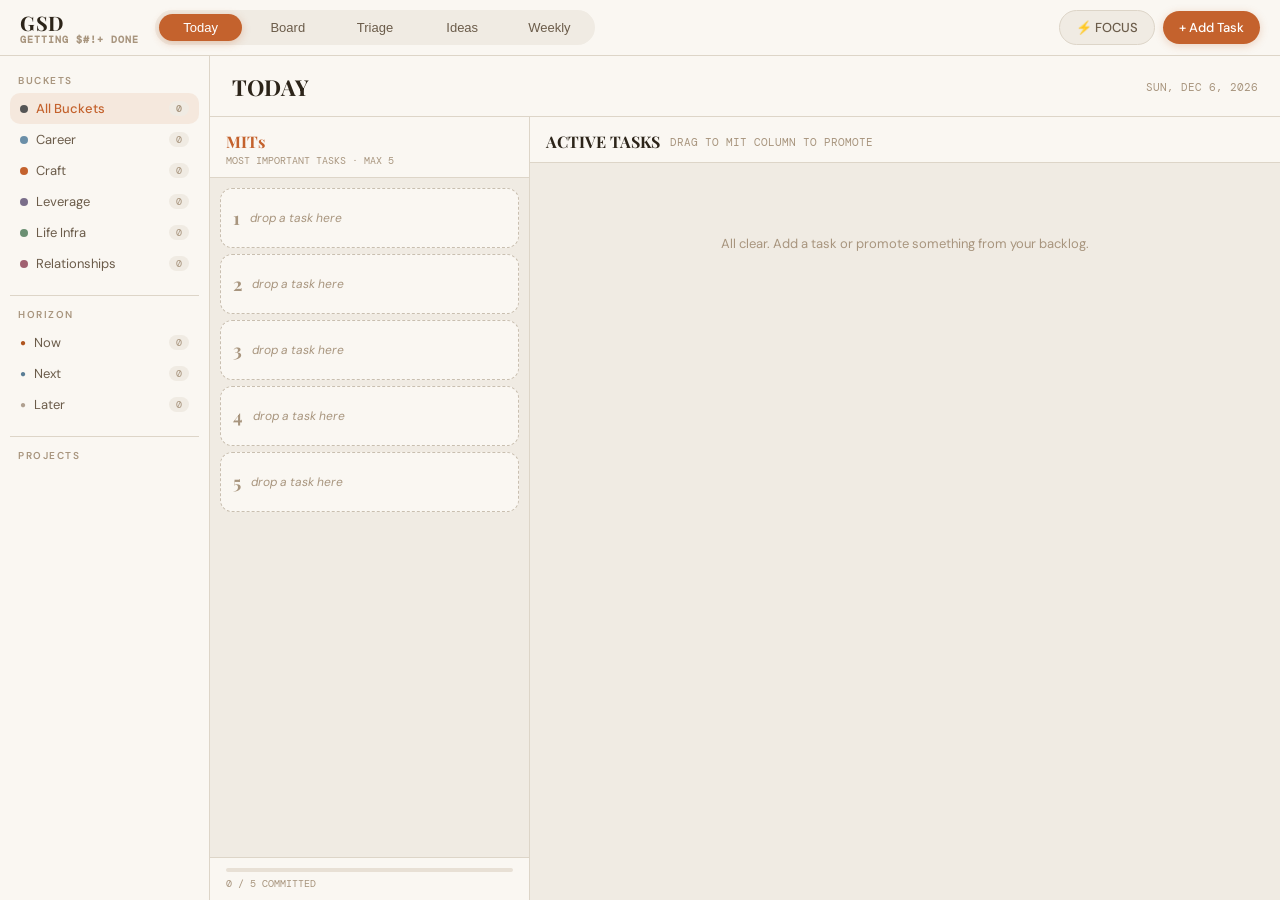
==== index.html @ a3e8e5af "Build GSD app — Phases 1–4 complete Scaffold, D1 schema, Cloudflare Worker API, GitHub Pages deploy," ====
<!DOCTYPE html>
<html lang="en">
<head>
  <meta charset="UTF-8">
  <meta name="viewport" content="width=device-width, initial-scale=1.0">
  <title>GSD — Getting $#!+ Done</title>
  <link href="https://fonts.googleapis.com/css2?family=Playfair+Display:wght@600;700&family=DM+Sans:wght@300;400;500;600&family=DM+Mono:wght@400;500&display=swap" rel="stylesheet">
  <link rel="stylesheet" href="css/app.css">

  <!-- Injected at deploy time by GitHub Actions — never hardcode values here -->
  <script>
    window.__GSD_CONFIG = {
      API_BASE:   '%%API_BASE%%',
      AUTH_TOKEN: '%%AUTH_TOKEN%%',
    };
  </script>
</head>
<body>

<!-- TOP BAR -->
<div class="topbar">
  <div class="logo">GSD<span>GETTING $#!+ DONE</span></div>
  <div class="nav-tabs">
    <button class="nav-tab active" data-tab="today">Today</button>
    <button class="nav-tab" data-tab="board">Board</button>
    <button class="nav-tab" data-tab="triage">
      Triage <span id="triage-badge" class="triage-badge"></span>
    </button>
    <button class="nav-tab" data-tab="ideas">Ideas</button>
    <button class="nav-tab" data-tab="weekly">Weekly</button>
  </div>
  <div class="topbar-actions">
    <button class="btn btn-focus" id="focus-toggle">⚡ FOCUS</button>
    <button class="btn btn-primary" id="add-task-btn">+ Add Task</button>
  </div>
</div>

<div class="app-body">

  <!-- SIDEBAR -->
  <div class="sidebar">
    <div class="sidebar-section">
      <div class="sidebar-label">Buckets</div>
      <button class="sidebar-item active" data-filter-type="bucket" data-filter-value="all">
        <span class="dot" style="background:#555"></span> All Buckets
        <span class="count" id="count-bucket-all"></span>
      </button>
      <button class="sidebar-item" data-filter-type="bucket" data-filter-value="career">
        <span class="dot" style="background:var(--career)"></span> Career
        <span class="count" id="count-bucket-career"></span>
      </button>
      <button class="sidebar-item" data-filter-type="bucket" data-filter-value="craft">
        <span class="dot" style="background:var(--craft)"></span> Craft
        <span class="count" id="count-bucket-craft"></span>
      </button>
      <button class="sidebar-item" data-filter-type="bucket" data-filter-value="leverage">
        <span class="dot" style="background:var(--leverage)"></span> Leverage
        <span class="count" id="count-bucket-leverage"></span>
      </button>
      <button class="sidebar-item" data-filter-type="bucket" data-filter-value="infra">
        <span class="dot" style="background:var(--infra)"></span> Life Infra
        <span class="count" id="count-bucket-infra"></span>
      </button>
      <button class="sidebar-item" data-filter-type="bucket" data-filter-value="relation">
        <span class="dot" style="background:var(--relation)"></span> Relationships
        <span class="count" id="count-bucket-relation"></span>
      </button>
    </div>

    <div class="sidebar-divider"></div>

    <div class="sidebar-section">
      <div class="sidebar-label">Horizon</div>
      <button class="sidebar-item" data-filter-type="horizon" data-filter-value="now">
        <span style="font-size:10px;color:var(--now-color)">●</span> Now
        <span class="count" id="count-horizon-now"></span>
      </button>
      <button class="sidebar-item" data-filter-type="horizon" data-filter-value="next">
        <span style="font-size:10px;color:var(--next-color)">●</span> Next
        <span class="count" id="count-horizon-next"></span>
      </button>
      <button class="sidebar-item" data-filter-type="horizon" data-filter-value="later">
        <span style="font-size:10px;color:var(--later-color)">●</span> Later
        <span class="count" id="count-horizon-later"></span>
      </button>
    </div>

    <div class="sidebar-divider"></div>

    <div class="sidebar-section">
      <div class="sidebar-label">Projects</div>
      <div id="sidebar-projects"><!-- rendered by render.js --></div>
    </div>
  </div>

  <!-- MAIN -->
  <div class="main">

    <!-- TODAY PANEL -->
    <div id="panel-today" class="panel active">
      <div class="view-header">
        <div class="view-title">TODAY</div>
        <div class="view-subtitle" id="today-date"></div>
      </div>
      <div class="today-layout">
        <div class="mit-column">
          <div class="mit-header">
            <div class="mit-label">MITs</div>
            <div class="mit-sublabel">MOST IMPORTANT TASKS · MAX 5</div>
          </div>
          <div class="mit-list" id="mit-list"><!-- rendered by render.js --></div>
          <div class="mit-wip-bar">
            <div class="mit-wip-track">
              <div class="mit-wip-fill" id="mit-fill" style="width:0%"></div>
            </div>
            <div class="mit-wip-label" id="mit-wip-label">0 / 5 COMMITTED</div>
          </div>
        </div>
        <div class="active-column">
          <div class="active-header">
            <div class="active-label">ACTIVE TASKS</div>
            <div class="view-subtitle">DRAG TO MIT COLUMN TO PROMOTE</div>
          </div>
          <div class="active-list" id="active-list"><!-- rendered by render.js --></div>
        </div>
      </div>
    </div>

    <!-- BOARD PANEL -->
    <div id="panel-board" class="panel">
      <div class="view-header">
        <div class="view-title">MASTER BOARD</div>
        <div class="view-subtitle" id="board-subtitle">ALL BUCKETS</div>
      </div>
      <div class="kanban-layout" id="kanban-layout"><!-- rendered by render.js --></div>
    </div>

    <!-- TRIAGE PANEL -->
    <div id="panel-triage" class="panel">
      <div class="view-header">
        <div class="view-title">MORNING TRIAGE</div>
        <div class="view-subtitle">AI-ASSISTED · PROCESS YOUR INBOX</div>
      </div>
      <div class="triage-layout">
        <div class="triage-queue">
          <div class="triage-queue-header">
            <div class="triage-queue-label">INBOX</div>
            <span class="inbox-badge" id="inbox-count">0</span>
          </div>
          <div class="triage-queue-list" id="inbox-list"><!-- rendered by render.js --></div>
        </div>
        <div class="triage-main" id="triage-main"><!-- rendered by render.js --></div>
      </div>
    </div>

    <!-- IDEAS PANEL -->
    <div id="panel-ideas" class="panel">
      <div class="view-header">
        <div class="view-title">IDEA SHELF</div>
        <div class="view-subtitle">CAPTURE WITHOUT COMMITMENT</div>
      </div>
      <div class="ideas-filters" id="ideas-filters">
        <button class="filter-chip active" data-ideas-filter="all">All</button>
        <button class="filter-chip" data-ideas-filter="idea">Ideas</button>
        <button class="filter-chip" data-ideas-filter="someday">Someday / Maybe</button>
        <button class="filter-chip" data-ideas-filter="career">Career</button>
        <button class="filter-chip" data-ideas-filter="craft">Craft</button>
        <button class="filter-chip" data-ideas-filter="leverage">Leverage</button>
      </div>
      <div class="ideas-layout" id="ideas-list"><!-- rendered by render.js --></div>
    </div>

    <!-- WEEKLY PANEL -->
    <div id="panel-weekly" class="panel">
      <div class="view-header">
        <div class="view-title">WEEKLY RESET</div>
        <div class="view-subtitle">REVIEW · PROMOTE · PRUNE</div>
      </div>
      <div class="week-layout" id="weekly-layout"><!-- rendered by render.js --></div>
    </div>

  </div>
</div>

<!-- FOCUS OVERLAY -->
<div class="focus-overlay" id="focus-overlay">
  <div class="focus-title">FOCUS MODE — MITS ONLY</div>
  <div class="focus-tasks" id="focus-tasks"><!-- rendered by render.js --></div>
  <button class="focus-exit" id="focus-exit">✕ EXIT FOCUS</button>
</div>

<!-- ADD TASK MODAL -->
<div class="modal-overlay" id="modal-overlay">
  <div class="modal">
    <div class="modal-title">ADD TASK</div>
    <div class="form-group">
      <label class="form-label">Title</label>
      <input class="form-input" id="new-title" placeholder="What needs to get done?" />
    </div>
    <div class="form-row">
      <div class="form-group">
        <label class="form-label">Bucket</label>
        <select class="form-select" id="new-bucket">
          <option value="career">Career</option>
          <option value="craft">Craft</option>
          <option value="leverage">Leverage</option>
          <option value="infra">Life Infra</option>
          <option value="relation">Relationships</option>
        </select>
      </div>
      <div class="form-group">
        <label class="form-label">Horizon</label>
        <select class="form-select" id="new-horizon">
          <option value="now">Now</option>
          <option value="next">Next</option>
          <option value="later">Later</option>
        </select>
      </div>
    </div>
    <div class="form-row">
      <div class="form-group">
        <label class="form-label">Status</label>
        <select class="form-select" id="new-status">
          <option value="backlog">Backlog</option>
          <option value="active">Active</option>
          <option value="blocked">Blocked</option>
        </select>
      </div>
      <div class="form-group">
        <label class="form-label">Size</label>
        <select class="form-select" id="new-size">
          <option value="S">Small (&lt;15 min)</option>
          <option value="M" selected>Medium (1–2 hrs)</option>
          <option value="L">Large (multi-session)</option>
        </select>
      </div>
    </div>
    <div class="form-group">
      <label class="form-label">Project (optional)</label>
      <select class="form-select" id="new-project">
        <option value="">— none —</option>
        <!-- populated from state.projects by render.js -->
      </select>
    </div>
    <div class="modal-footer">
      <button class="btn btn-ghost" id="modal-cancel">Cancel</button>
      <button class="btn btn-primary" id="modal-submit">Add Task</button>
    </div>
  </div>
</div>

<!-- CONTEXT MENU -->
<div class="ctx-menu" id="ctx-menu">
  <div class="ctx-item" id="ctx-mit">⚡ Set as MIT</div>
  <div class="ctx-item" id="ctx-active">▶ Move to Active</div>
  <div class="ctx-item" id="ctx-blocked">⛔ Mark Blocked</div>
  <div class="ctx-item" id="ctx-done">✓ Mark Done</div>
  <div class="ctx-divider"></div>
  <div class="ctx-item ctx-horizon-now" id="ctx-horizon-now">● Move to Now</div>
  <div class="ctx-item ctx-horizon-next" id="ctx-horizon-next">● Move to Next</div>
  <div class="ctx-item ctx-horizon-later" id="ctx-horizon-later">● Move to Later</div>
  <div class="ctx-divider"></div>
  <div class="ctx-item ctx-delete" id="ctx-delete">✕ Delete</div>
</div>

<!-- TOAST -->
<div class="toast" id="toast"></div>

<script type="module" src="js/app.js"></script>
</body>
</html>
---- css/app.css ----
/* ── DESIGN TOKENS ─────────────────────────────────────────────────────── */
:root {
  --bg:      #f0ebe3;
  --surface: #faf7f2;
  --surface2:#f0ebe3;
  --surface3:#e8e0d5;
  --border:  #ddd5c8;
  --border2: #c9bfb0;
  --text:    #2c2419;
  --text2:   #6b5c4a;
  --text3:   #a8957e;
  --accent:  #c4622d;
  --accent2: #a84f22;

  --career:   #6b8fa8;
  --craft:    #c4622d;
  --leverage: #7a6e8a;
  --infra:    #6a8f72;
  --relation: #a06070;

  --now-color:  #b05520;
  --next-color: #5a7e96;
  --later-color:#b0a090;
}

* { margin: 0; padding: 0; box-sizing: border-box; }

body {
  background: var(--bg);
  color: var(--text);
  font-family: 'DM Sans', sans-serif;
  font-size: 14px;
  height: 100vh;
  display: flex;
  flex-direction: column;
  overflow: hidden;
}

/* ── TOP BAR ── */
.topbar {
  display: flex;
  align-items: center;
  gap: 16px;
  padding: 0 20px;
  height: 56px;
  border-bottom: 1px solid var(--border);
  background: var(--surface);
  flex-shrink: 0;
  z-index: 100;
}

.logo {
  font-family: 'Playfair Display', serif;
  font-size: 20px;
  font-weight: 700;
  letter-spacing: .5px;
  color: var(--text);
  white-space: nowrap;
  flex-shrink: 0;
}
.logo span {
  color: var(--text3);
  font-size: 10px;
  font-family: 'DM Mono', monospace;
  display: block;
  letter-spacing: 1px;
  margin-top: -3px;
}

.nav-tabs {
  display: flex;
  gap: 4px;
  flex: 1;
  background: var(--surface2);
  padding: 4px;
  border-radius: 20px;
  max-width: 440px;
}
.nav-tab {
  padding: 6px 16px;
  border-radius: 16px;
  cursor: pointer;
  font-size: 13px;
  font-weight: 500;
  color: var(--text2);
  transition: all .15s;
  border: none;
  background: none;
  white-space: nowrap;
  flex: 1;
  text-align: center;
}
.nav-tab:hover { color: var(--text); }
.nav-tab.active { background: var(--accent); color: #fff; box-shadow: 0 2px 8px rgba(196,98,45,.3); }

.triage-badge {
  background: var(--accent);
  color: #fff;
  font-size: 10px;
  padding: 1px 6px;
  border-radius: 8px;
  font-family: 'DM Mono', monospace;
  margin-left: 2px;
}
.triage-badge:empty { display: none; }

.topbar-actions {
  display: flex;
  gap: 8px;
  align-items: center;
  margin-left: auto;
}

.btn {
  display: inline-flex;
  align-items: center;
  gap: 6px;
  padding: 8px 16px;
  border-radius: 20px;
  border: none;
  cursor: pointer;
  font-family: 'DM Sans', sans-serif;
  font-size: 13px;
  font-weight: 500;
  transition: all .15s;
}
.btn-primary { background: var(--accent); color: #fff; box-shadow: 0 2px 8px rgba(196,98,45,.25); }
.btn-primary:hover { background: var(--accent2); }
.btn-ghost { background: var(--surface2); color: var(--text2); border: 1px solid var(--border); }
.btn-ghost:hover { background: var(--surface3); color: var(--text); }
.btn-focus { background: var(--surface2); color: var(--text2); border: 1px solid var(--border); border-radius: 20px; }
.btn-focus.active { background: rgba(196,98,45,.12); color: var(--accent); border-color: var(--accent); }

/* ── LAYOUT ── */
.app-body {
  display: flex;
  flex: 1;
  overflow: hidden;
}

/* ── SIDEBAR ── */
.sidebar {
  width: 210px;
  flex-shrink: 0;
  border-right: 1px solid var(--border);
  background: var(--surface);
  display: flex;
  flex-direction: column;
  overflow-y: auto;
  padding: 14px 0;
}

.sidebar-section {
  padding: 0 10px;
  margin-bottom: 8px;
}

.sidebar-label {
  font-size: 10px;
  font-weight: 600;
  letter-spacing: 1.5px;
  color: var(--text3);
  text-transform: uppercase;
  padding: 4px 8px 6px;
}

.sidebar-item {
  display: flex;
  align-items: center;
  gap: 8px;
  padding: 7px 10px;
  border-radius: 10px;
  cursor: pointer;
  font-size: 13px;
  color: var(--text2);
  transition: all .12s;
  border: none;
  background: none;
  width: 100%;
  text-align: left;
  font-family: 'DM Sans', sans-serif;
}
.sidebar-item:hover { background: var(--surface2); color: var(--text); }
.sidebar-item.active { background: rgba(196,98,45,.1); color: var(--accent); font-weight: 500; }
.sidebar-item .dot {
  width: 8px; height: 8px;
  border-radius: 50%;
  flex-shrink: 0;
}
.sidebar-item .count {
  margin-left: auto;
  font-size: 10px;
  font-family: 'DM Mono', monospace;
  color: var(--text3);
  background: var(--surface2);
  padding: 1px 7px;
  border-radius: 10px;
}

.sidebar-divider { height: 1px; background: var(--border); margin: 8px 10px; }

/* ── MAIN CONTENT ── */
.main {
  flex: 1;
  display: flex;
  flex-direction: column;
  overflow: hidden;
}

/* ── VIEW HEADER ── */
.view-header {
  display: flex;
  align-items: center;
  gap: 12px;
  padding: 16px 22px 14px;
  border-bottom: 1px solid var(--border);
  flex-shrink: 0;
  background: var(--surface);
}
.view-title {
  font-family: 'Playfair Display', serif;
  font-size: 22px;
  font-weight: 700;
  color: var(--text);
  flex: 1;
  letter-spacing: .2px;
}
.view-subtitle {
  font-size: 11px;
  color: var(--text3);
  font-family: 'DM Mono', monospace;
}

/* ── PANELS ── */
.panel { display: none; flex: 1; overflow: hidden; }
.panel.active { display: flex; flex-direction: column; }

/* ── TODAY / MIT PANEL ── */
.today-layout {
  display: flex;
  flex: 1;
  overflow: hidden;
}

.mit-column {
  width: 320px;
  flex-shrink: 0;
  border-right: 1px solid var(--border);
  display: flex;
  flex-direction: column;
  overflow: hidden;
}

.mit-header {
  padding: 14px 16px 10px;
  border-bottom: 1px solid var(--border);
  background: var(--surface);
}
.mit-label {
  font-family: 'Playfair Display', serif;
  font-size: 16px;
  font-weight: 700;
  color: var(--accent);
}
.mit-sublabel { font-size: 10px; color: var(--text3); font-family: 'DM Mono', monospace; margin-top: 2px; }

.mit-list {
  flex: 1;
  overflow-y: auto;
  padding: 10px;
  display: flex;
  flex-direction: column;
  gap: 6px;
  background: var(--bg);
}

.mit-slot {
  border: 1.5px dashed var(--border2);
  border-radius: 12px;
  padding: 10px 12px;
  min-height: 60px;
  display: flex;
  align-items: center;
  position: relative;
  transition: border-color .15s;
  background: var(--surface);
}
.mit-slot.filled { border-style: solid; border-color: var(--border); }
.mit-slot.filled:hover { border-color: var(--accent); }
.mit-slot-num {
  font-family: 'Playfair Display', serif;
  font-size: 18px;
  color: var(--text3);
  margin-right: 10px;
  line-height: 1;
  flex-shrink: 0;
  font-weight: 700;
}
.mit-slot.filled .mit-slot-num { color: var(--accent); }

.mit-task-content { flex: 1; min-width: 0; }
.mit-task-title { font-size: 13px; font-weight: 500; color: var(--text); line-height: 1.3; }
.mit-task-meta { font-size: 11px; color: var(--text3); margin-top: 3px; display: flex; gap: 6px; align-items: center; }
.mit-empty-text { font-size: 12px; color: var(--text3); font-style: italic; }

.mit-remove {
  position: absolute;
  top: 6px; right: 8px;
  background: none; border: none;
  color: var(--text3); cursor: pointer;
  font-size: 14px; line-height: 1;
  opacity: 0;
  transition: opacity .12s;
}
.mit-slot:hover .mit-remove { opacity: 1; }

.mit-wip-bar {
  padding: 10px 16px;
  border-top: 1px solid var(--border);
  background: var(--surface);
}
.mit-wip-track {
  height: 4px;
  background: var(--surface3);
  border-radius: 2px;
  overflow: hidden;
}
.mit-wip-fill {
  height: 100%;
  background: var(--accent);
  border-radius: 2px;
  transition: width .3s;
}
.mit-wip-label { font-size: 10px; color: var(--text3); font-family: 'DM Mono', monospace; margin-top: 5px; }

/* ── ACTIVE COLUMN ── */
.active-column {
  flex: 1;
  display: flex;
  flex-direction: column;
  overflow: hidden;
}
.active-header {
  padding: 14px 16px 10px;
  border-bottom: 1px solid var(--border);
  display: flex;
  align-items: center;
  gap: 10px;
  background: var(--surface);
}
.active-label {
  font-family: 'Playfair Display', serif;
  font-size: 16px;
  font-weight: 700;
  color: var(--text);
}
.active-list {
  flex: 1;
  overflow-y: auto;
  padding: 12px;
  display: flex;
  flex-direction: column;
  gap: 6px;
  background: var(--bg);
}

/* ── TASK CARD ── */
.task-card {
  background: var(--surface);
  border: 1px solid var(--border);
  border-radius: 12px;
  padding: 11px 14px;
  cursor: pointer;
  transition: all .12s;
  position: relative;
  display: flex;
  gap: 10px;
  align-items: flex-start;
  box-shadow: 0 1px 3px rgba(0,0,0,.05);
}
.task-card:hover { border-color: var(--border2); box-shadow: 0 2px 8px rgba(0,0,0,.08); }
.task-card.is-mit { border-left: 3px solid var(--accent); }

.task-card-left { display: flex; flex-direction: column; gap: 4px; flex: 1; min-width: 0; }
.task-card-title { font-size: 13px; font-weight: 500; color: var(--text); line-height: 1.35; }
.task-card-meta { display: flex; gap: 6px; align-items: center; flex-wrap: wrap; }

.tag {
  display: inline-flex;
  align-items: center;
  gap: 4px;
  padding: 2px 8px;
  border-radius: 6px;
  font-size: 11px;
  font-weight: 500;
  font-family: 'DM Sans', sans-serif;
  white-space: nowrap;
}
.tag-horizon {
  background: transparent;
  border: 1px solid;
  font-size: 10px;
  font-family: 'DM Mono', monospace;
}
.tag-size {
  background: var(--surface3);
  color: var(--text3);
  font-family: 'DM Mono', monospace;
  font-size: 10px;
}
.tag-project {
  background: transparent;
  color: var(--text3);
  font-size: 10px;
  padding: 0;
  font-family: 'DM Sans', sans-serif;
}

.task-card-actions {
  display: flex;
  gap: 4px;
  opacity: 0;
  transition: opacity .12s;
  flex-shrink: 0;
}
.task-card:hover .task-card-actions { opacity: 1; }
.task-action-btn {
  background: var(--surface2);
  border: 1px solid var(--border);
  color: var(--text2);
  border-radius: 10px;
  padding: 4px 10px;
  font-size: 11px;
  cursor: pointer;
  transition: all .12s;
  white-space: nowrap;
  font-family: 'DM Sans', sans-serif;
}
.task-action-btn:hover { background: var(--accent); color: #fff; border-color: var(--accent); }

/* ── KANBAN PANEL ── */
.kanban-layout {
  flex: 1;
  display: flex;
  overflow-x: auto;
  overflow-y: hidden;
  padding: 16px;
  gap: 14px;
}

.kanban-col {
  width: 280px;
  flex-shrink: 0;
  display: flex;
  flex-direction: column;
  background: var(--surface);
  border: 1px solid var(--border);
  border-radius: 14px;
  overflow: hidden;
  box-shadow: 0 1px 4px rgba(0,0,0,.05);
}

.kanban-col-header {
  padding: 12px 14px;
  border-bottom: 1px solid var(--border);
  display: flex;
  align-items: center;
  gap: 8px;
  background: var(--surface2);
}
.kanban-col-title {
  font-size: 12px;
  font-weight: 600;
  letter-spacing: 1px;
  color: var(--text2);
  text-transform: uppercase;
  flex: 1;
}
.kanban-col-count {
  font-family: 'DM Mono', monospace;
  font-size: 11px;
  color: var(--text3);
  background: var(--surface);
  padding: 2px 8px;
  border-radius: 10px;
}
.kanban-col-indicator {
  width: 3px; height: 14px; border-radius: 2px;
}

.kanban-col-body {
  flex: 1;
  overflow-y: auto;
  padding: 10px;
  display: flex;
  flex-direction: column;
  gap: 6px;
  min-height: 100px;
}

.kanban-col-body.drag-over {
  background: rgba(196,98,45,.04);
  outline: 2px dashed var(--accent);
  outline-offset: -4px;
  border-radius: 0 0 8px 8px;
}

/* ── TRIAGE PANEL ── */
.triage-layout {
  flex: 1;
  display: flex;
  overflow: hidden;
}

.triage-queue {
  width: 260px;
  flex-shrink: 0;
  border-right: 1px solid var(--border);
  display: flex;
  flex-direction: column;
  overflow: hidden;
}
.triage-queue-header {
  padding: 14px 16px 10px;
  border-bottom: 1px solid var(--border);
  display: flex;
  align-items: center;
  gap: 8px;
}
.triage-queue-label {
  font-family: 'Playfair Display', serif;
  font-size: 16px;
  font-weight: 700;
  color: var(--text);
  flex: 1;
}
.inbox-badge {
  background: var(--accent);
  color: #fff;
  font-family: 'DM Mono', monospace;
  font-size: 11px;
  font-weight: 700;
  padding: 2px 8px;
  border-radius: 10px;
}

.triage-queue-list {
  flex: 1;
  overflow-y: auto;
  padding: 8px;
  display: flex;
  flex-direction: column;
  gap: 4px;
}

.inbox-item {
  padding: 9px 12px;
  background: var(--surface);
  border: 1px solid var(--border);
  border-radius: 10px;
  cursor: pointer;
  transition: all .12s;
  font-size: 13px;
  color: var(--text2);
}
.inbox-item:hover { border-color: var(--border2); color: var(--text); }
.inbox-item.active-triage { background: rgba(196,98,45,.06); border-color: var(--accent); color: var(--text); }
.inbox-item-time { font-size: 10px; color: var(--text3); font-family: 'DM Mono', monospace; margin-top: 3px; }

.triage-main {
  flex: 1;
  display: flex;
  flex-direction: column;
  overflow: hidden;
}

.triage-card {
  flex: 1;
  padding: 24px;
  display: flex;
  flex-direction: column;
  gap: 20px;
  overflow-y: auto;
}

.triage-item-title {
  font-size: 18px;
  font-weight: 500;
  color: var(--text);
  line-height: 1.4;
  padding: 16px;
  background: var(--surface2);
  border-radius: 12px;
  border-left: 3px solid var(--accent);
}

.triage-section-label {
  font-size: 10px;
  font-weight: 600;
  letter-spacing: 1.5px;
  color: var(--text3);
  text-transform: uppercase;
  margin-bottom: 8px;
  display: flex;
  align-items: center;
  gap: 8px;
}
.ai-badge {
  background: linear-gradient(135deg, #7a6e8a, #6b8fa8);
  color: white;
  font-size: 9px;
  padding: 2px 6px;
  border-radius: 4px;
  letter-spacing: .5px;
}

.option-grid {
  display: flex;
  flex-wrap: wrap;
  gap: 6px;
}

.option-pill {
  padding: 7px 14px;
  border-radius: 20px;
  border: 1.5px solid var(--border);
  background: var(--surface);
  color: var(--text2);
  cursor: pointer;
  font-size: 12px;
  font-weight: 500;
  transition: all .12s;
  display: flex;
  align-items: center;
  gap: 6px;
  font-family: 'DM Sans', sans-serif;
}
.option-pill:hover { border-color: var(--border2); background: var(--surface2); color: var(--text); }
.option-pill.selected { border-color: var(--accent); background: rgba(196,98,45,.08); color: var(--accent); }
.option-pill .pill-dot { width: 7px; height: 7px; border-radius: 50%; }

.triage-actions {
  display: flex;
  gap: 8px;
  padding: 16px 24px;
  border-top: 1px solid var(--border);
  background: var(--surface);
  flex-shrink: 0;
}

/* ── IDEAS PANEL ── */
.ideas-filters {
  display: flex;
  gap: 6px;
  flex-wrap: wrap;
  padding: 12px 18px;
  border-bottom: 1px solid var(--border);
  flex-shrink: 0;
  background: var(--surface);
}
.filter-chip {
  padding: 5px 14px;
  border-radius: 20px;
  border: 1px solid var(--border);
  background: var(--surface2);
  color: var(--text2);
  cursor: pointer;
  font-size: 12px;
  font-weight: 500;
  transition: all .12s;
  font-family: 'DM Sans', sans-serif;
}
.filter-chip:hover,
.filter-chip.active { border-color: var(--accent); color: var(--accent); background: rgba(196,98,45,.08); }

.ideas-layout {
  flex: 1;
  overflow-y: auto;
  padding: 16px 18px;
  display: flex;
  flex-direction: column;
  gap: 10px;
  background: var(--bg);
}

.idea-card {
  background: var(--surface);
  border: 1px solid var(--border);
  border-radius: 12px;
  padding: 14px 16px;
  display: flex;
  flex-direction: column;
  gap: 8px;
  transition: all .12s;
  box-shadow: 0 1px 3px rgba(0,0,0,.04);
}
.idea-card:hover { border-color: var(--border2); box-shadow: 0 2px 8px rgba(0,0,0,.07); }
.idea-card-header { display: flex; justify-content: space-between; align-items: flex-start; gap: 10px; }
.idea-card-title { font-size: 13px; font-weight: 500; color: var(--text); flex: 1; }
.idea-type-badge {
  font-size: 10px;
  font-family: 'DM Mono', monospace;
  padding: 3px 8px;
  border-radius: 8px;
  white-space: nowrap;
}
.idea-type-idea    { background: rgba(122,110,138,.1); color: #7a6e8a; }
.idea-type-someday { background: rgba(107,143,168,.1); color: #6b8fa8; }
.idea-card-footer { display: flex; gap: 6px; align-items: center; }

/* ── WEEKLY PANEL ── */
.week-layout {
  flex: 1;
  overflow-y: auto;
  padding: 18px;
  display: flex;
  flex-direction: column;
  gap: 16px;
  background: var(--bg);
}
.week-section { display: flex; flex-direction: column; gap: 8px; }
.week-section-title {
  font-size: 11px;
  font-weight: 600;
  letter-spacing: 1.5px;
  color: var(--text3);
  text-transform: uppercase;
  display: flex;
  align-items: center;
  gap: 10px;
}
.week-section-title::after { content: ''; flex: 1; height: 1px; background: var(--border); }

/* ── MODAL ── */
.modal-overlay {
  position: fixed; inset: 0;
  background: rgba(44,36,25,.4);
  backdrop-filter: blur(4px);
  z-index: 1000;
  display: none;
  align-items: center;
  justify-content: center;
}
.modal-overlay.active { display: flex; }

.modal {
  background: var(--surface);
  border: 1px solid var(--border);
  border-radius: 16px;
  width: 500px;
  max-width: 95vw;
  max-height: 90vh;
  overflow-y: auto;
  padding: 26px;
  display: flex;
  flex-direction: column;
  gap: 16px;
  animation: slideUp .2s ease;
  box-shadow: 0 20px 60px rgba(44,36,25,.15);
}
@keyframes slideUp {
  from { transform: translateY(16px); opacity: 0; }
  to   { transform: translateY(0); opacity: 1; }
}

@keyframes checkPop {
  0%   { opacity: 0; transform: scale(.6); }
  50%  { opacity: 1; transform: scale(1.15); }
  100% { opacity: 1; transform: scale(1); }
}

.modal-title {
  font-family: 'Playfair Display', serif;
  font-size: 20px;
  font-weight: 700;
  color: var(--text);
}

.form-group { display: flex; flex-direction: column; gap: 6px; }
.form-label {
  font-size: 11px;
  font-weight: 600;
  letter-spacing: 1px;
  color: var(--text3);
  text-transform: uppercase;
}

.form-input {
  background: var(--surface2);
  border: 1px solid var(--border);
  border-radius: 10px;
  padding: 10px 14px;
  color: var(--text);
  font-family: 'DM Sans', sans-serif;
  font-size: 13px;
  outline: none;
  transition: border-color .12s;
  width: 100%;
}
.form-input:focus { border-color: var(--accent); }

.form-row { display: flex; gap: 10px; }
.form-row .form-group { flex: 1; }

.form-select {
  background: var(--surface2);
  border: 1px solid var(--border);
  border-radius: 10px;
  padding: 10px 14px;
  color: var(--text);
  font-family: 'DM Sans', sans-serif;
  font-size: 13px;
  outline: none;
  width: 100%;
  cursor: pointer;
}
.form-select:focus { border-color: var(--accent); }

.modal-footer { display: flex; gap: 8px; justify-content: flex-end; padding-top: 4px; }

/* ── FOCUS MODE ── */
.focus-overlay {
  position: fixed; inset: 0;
  background: var(--bg);
  z-index: 200;
  display: none;
  flex-direction: column;
  align-items: center;
  justify-content: center;
  gap: 8px;
}
.focus-overlay.active { display: flex; }
.focus-title {
  font-family: 'DM Mono', monospace;
  font-size: 11px;
  letter-spacing: 2px;
  color: var(--text3);
  margin-bottom: 12px;
  text-transform: uppercase;
}
.focus-tasks {
  width: 520px;
  max-width: 95vw;
  display: flex;
  flex-direction: column;
  gap: 10px;
}
.focus-task {
  background: var(--surface);
  border: 1px solid var(--border);
  border-radius: 14px;
  padding: 16px 20px;
  display: flex;
  align-items: center;
  gap: 14px;
  box-shadow: 0 2px 8px rgba(0,0,0,.06);
}
.focus-num {
  font-family: 'Playfair Display', serif;
  font-size: 28px;
  font-weight: 700;
  color: var(--accent);
  line-height: 1;
  width: 24px;
  flex-shrink: 0;
}
.focus-task-title { font-size: 16px; font-weight: 500; color: var(--text); flex: 1; }
.focus-exit {
  position: fixed;
  top: 20px; right: 20px;
  background: var(--surface);
  border: 1px solid var(--border);
  color: var(--text2);
  padding: 8px 18px;
  border-radius: 20px;
  cursor: pointer;
  font-size: 13px;
  font-family: 'DM Sans', sans-serif;
  box-shadow: 0 2px 8px rgba(0,0,0,.06);
}
.focus-exit:hover { color: var(--text); border-color: var(--border2); }

/* ── DRAG STATE ── */
.task-card.dragging { opacity: .4; transform: scale(.97); }
.mit-slot.drag-over { border-color: var(--accent) !important; background: rgba(196,98,45,.06) !important; border-style: solid !important; }
.active-list.drag-over-zone { background: rgba(196,98,45,.03); outline: 2px dashed var(--accent); outline-offset: -4px; border-radius: 8px; }
.drag-ghost {
  position: fixed;
  pointer-events: none;
  z-index: 9999;
  background: var(--surface);
  border: 1.5px solid var(--accent);
  border-radius: 10px;
  padding: 9px 14px;
  font-size: 13px;
  font-family: 'DM Sans', sans-serif;
  color: var(--text);
  box-shadow: 0 8px 24px rgba(196,98,45,.2);
  max-width: 260px;
  white-space: nowrap;
  overflow: hidden;
  text-overflow: ellipsis;
  opacity: .92;
}

/* ── CONTEXT MENU ── */
.ctx-menu {
  position: fixed;
  background: var(--surface);
  border: 1px solid var(--border);
  border-radius: 12px;
  padding: 4px;
  z-index: 500;
  min-width: 160px;
  box-shadow: 0 8px 24px rgba(44,36,25,.12);
  display: none;
}
.ctx-menu.active { display: block; }
.ctx-item {
  padding: 8px 14px;
  border-radius: 8px;
  cursor: pointer;
  font-size: 13px;
  color: var(--text2);
  transition: all .1s;
  font-family: 'DM Sans', sans-serif;
}
.ctx-item:hover { background: var(--surface2); color: var(--text); }
.ctx-divider { height: 1px; background: var(--border); margin: 3px 0; }
.ctx-horizon-now  { color: var(--now-color);   }
.ctx-horizon-next { color: var(--next-color);  }
.ctx-horizon-later{ color: var(--later-color); }
.ctx-delete       { color: #b04040; }

/* ── TOAST ── */
.toast {
  position: fixed;
  bottom: 20px; right: 20px;
  background: var(--text);
  color: var(--surface);
  padding: 10px 18px;
  border-radius: 20px;
  font-size: 13px;
  z-index: 2000;
  opacity: 0;
  transform: translateY(8px);
  transition: all .2s;
  pointer-events: none;
  box-shadow: 0 4px 16px rgba(44,36,25,.2);
}
.toast.show { opacity: 1; transform: translateY(0); }

/* ── EMPTY STATES ── */
.empty-state {
  display: flex;
  flex-direction: column;
  align-items: center;
  justify-content: center;
  gap: 8px;
  padding: 48px 24px;
  color: var(--text3);
  font-size: 13px;
  text-align: center;
}
.empty-state-icon { font-size: 28px; margin-bottom: 4px; }
.empty-state-dashed {
  border: 1.5px dashed var(--border);
  border-radius: 12px;
  min-height: 60px;
}

/* ── SCROLLBARS ── */
::-webkit-scrollbar { width: 5px; height: 5px; }
::-webkit-scrollbar-track { background: transparent; }
::-webkit-scrollbar-thumb { background: var(--border2); border-radius: 3px; }

/* ── MOBILE ── */
@media (max-width: 700px) {
  .sidebar { display: none; }
  .topbar { padding: 0 12px; height: 52px; }
  .logo span { display: none; }
  .nav-tabs { max-width: none; flex: 1; overflow-x: auto; gap: 2px; padding: 3px; }
  .nav-tab { padding: 5px 10px; font-size: 12px; flex: unset; }
  .topbar-actions .btn-focus { display: none; }
  .btn { padding: 7px 12px; font-size: 12px; }

  .today-layout { flex-direction: column; overflow-y: auto; overflow-x: hidden; }
  .mit-column { width: 100%; border-right: none; border-bottom: 1px solid var(--border); max-height: 44vh; flex-shrink: 0; }
  .active-column { width: 100%; flex: 1; min-height: 200px; }

  .triage-layout { flex-direction: column; overflow-y: auto; }
  .triage-queue { width: 100%; border-right: none; border-bottom: 1px solid var(--border); max-height: 160px; flex-shrink: 0; }

  .kanban-layout { padding: 10px; gap: 10px; }
  .kanban-col { width: 240px; }

  .view-header { padding: 12px 14px 10px; }
  .view-title { font-size: 18px; }

  .task-card { padding: 12px 14px; }
  .task-card-actions { opacity: 1; }
  .mit-remove { opacity: 1; }

  .ctx-menu {
    position: fixed !important;
    left: 0 !important; right: 0 !important;
    bottom: 0 !important; top: auto !important;
    width: 100% !important;
    border-radius: 16px 16px 0 0;
    padding: 8px 8px env(safe-area-inset-bottom, 16px);
    min-width: unset;
    box-shadow: 0 -4px 24px rgba(44,36,25,.12);
  }
  .ctx-item { padding: 14px 20px; font-size: 15px; border-radius: 10px; }

  .modal { padding: 20px 18px; border-radius: 18px 18px 0 0; width: 100%; max-width: 100%; position: fixed; bottom: 0; left: 0; margin: 0; max-height: 92vh; }
  .modal-overlay.active { align-items: flex-end; }

  .ideas-layout { padding: 12px; }
  .week-layout { padding: 12px; }
  .focus-tasks { width: 95vw; }
  .focus-task { padding: 14px 16px; }
}

@media (max-width: 480px) {
  .nav-tab { padding: 5px 8px; font-size: 11px; }
  .form-row { flex-direction: column; }
  .topbar-actions .btn-primary { padding: 7px 10px; font-size: 11px; }
}
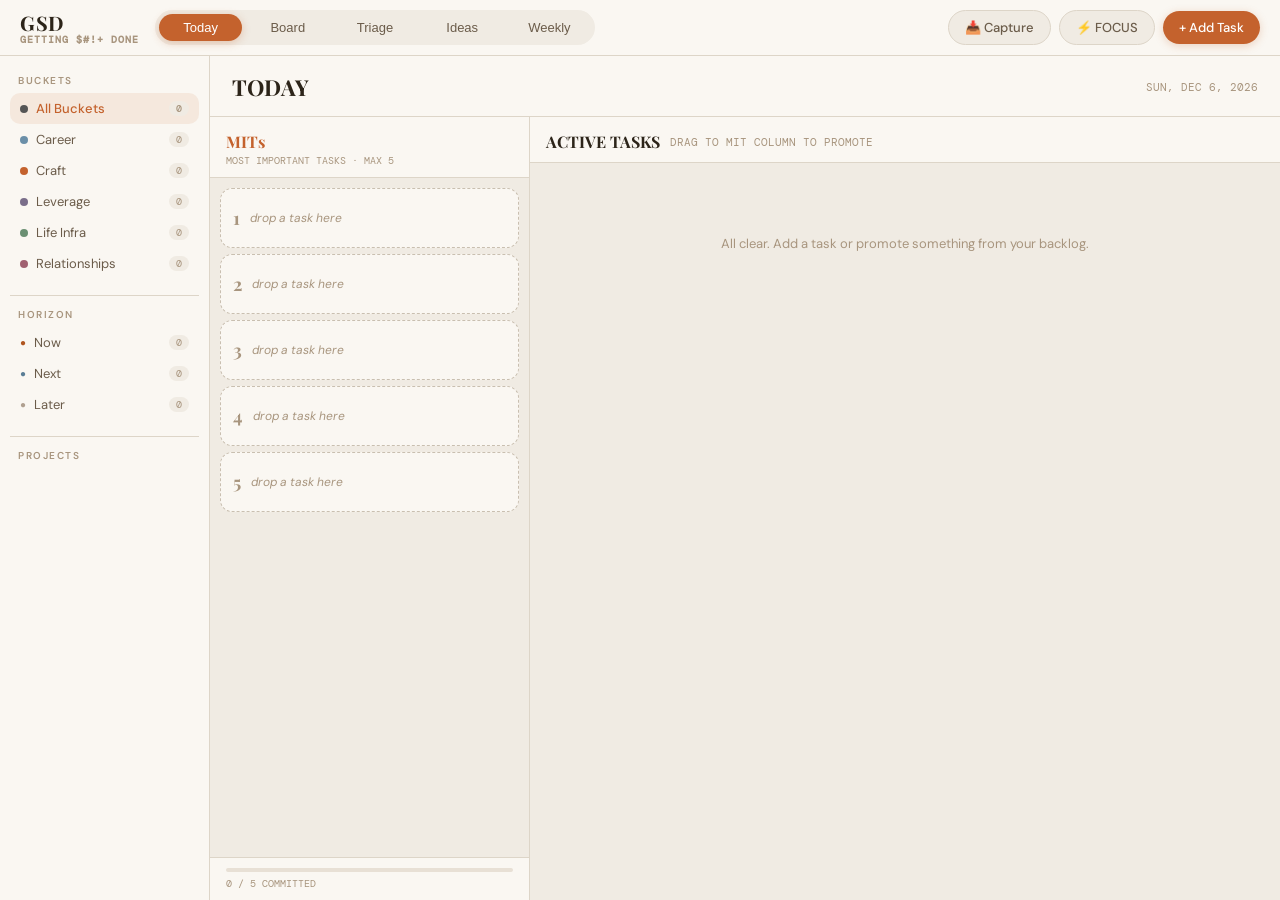
==== commit a63020a5: "Add quick-capture inbox button to top bar 📥 Capture button opens a minimal modal for fast inbox entr" ====
--- a/index.html
+++ b/index.html
@@ -30,6 +30,7 @@
     <button class="nav-tab" data-tab="weekly">Weekly</button>
   </div>
   <div class="topbar-actions">
+    <button class="btn btn-ghost" id="capture-btn" title="Quick capture (⌘I)">📥 Capture</button>
     <button class="btn btn-focus" id="focus-toggle">⚡ FOCUS</button>
     <button class="btn btn-primary" id="add-task-btn">+ Add Task</button>
   </div>
@@ -263,6 +264,25 @@
   <div class="ctx-item ctx-delete" id="ctx-delete">✕ Delete</div>
 </div>
 
+<!-- CAPTURE MODAL -->
+<div class="modal-overlay" id="capture-overlay">
+  <div class="modal" style="gap:12px">
+    <div class="modal-title">CAPTURE</div>
+    <div class="form-group">
+      <label class="form-label">What's on your mind?</label>
+      <input class="form-input" id="capture-text"
+        placeholder="Just get it out — you'll triage it later" />
+    </div>
+    <div style="font-size:11px;color:var(--text3);font-family:'DM Mono',monospace">
+      → lands in your Triage inbox
+    </div>
+    <div class="modal-footer">
+      <button class="btn btn-ghost" id="capture-cancel">Cancel</button>
+      <button class="btn btn-primary" id="capture-submit">Add to Inbox</button>
+    </div>
+  </div>
+</div>
+
 <!-- TOAST -->
 <div class="toast" id="toast"></div>
 
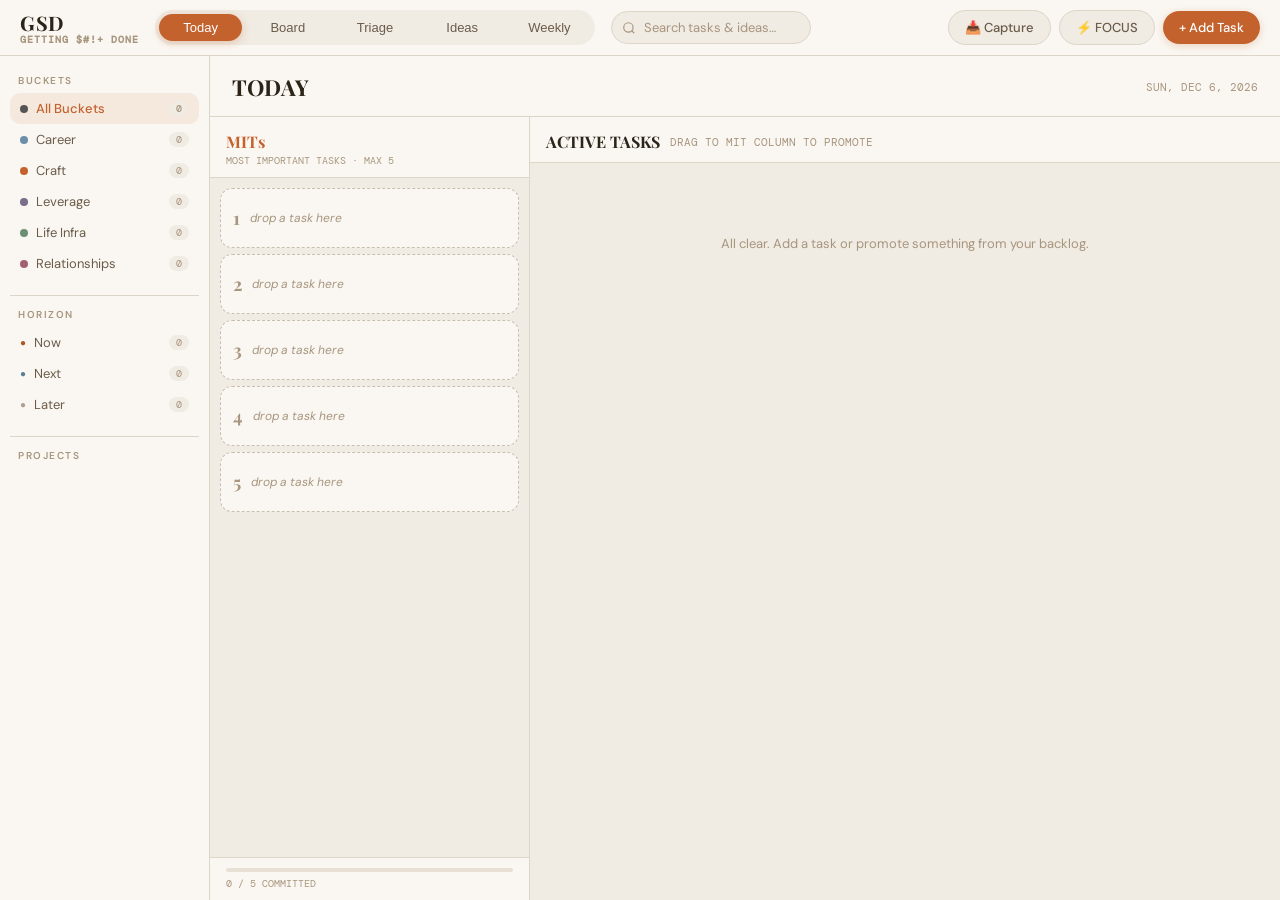
==== commit 9a40c90d: "Add search bar to top bar Live search across tasks and ideas with highlighted matches. Click a resul" ====
--- a/index.html
+++ b/index.html
@@ -29,6 +29,11 @@
     <button class="nav-tab" data-tab="ideas">Ideas</button>
     <button class="nav-tab" data-tab="weekly">Weekly</button>
   </div>
+  <div class="search-wrap">
+    <input class="search-input" id="search-input" placeholder="Search tasks &amp; ideas…" autocomplete="off" />
+    <div class="search-results" id="search-results"></div>
+  </div>
+
   <div class="topbar-actions">
     <button class="btn btn-ghost" id="capture-btn" title="Quick capture (⌘I)">📥 Capture</button>
     <button class="btn btn-focus" id="focus-toggle">⚡ FOCUS</button>
@@ -286,6 +291,6 @@
 <!-- TOAST -->
 <div class="toast" id="toast"></div>
 
-<script type="module" src="js/app.js"></script>
+<script type="module" src="js/app.js?v=3"></script>
 </body>
 </html>
--- a/css/app.css
+++ b/css/app.css
@@ -950,6 +950,90 @@
 }
 .toast.show { opacity: 1; transform: translateY(0); }
 
+/* ── SEARCH ── */
+.search-wrap {
+  position: relative;
+  flex-shrink: 0;
+}
+.search-input {
+  background: var(--surface2);
+  border: 1px solid var(--border);
+  border-radius: 20px;
+  padding: 7px 14px 7px 32px;
+  font-family: 'DM Sans', sans-serif;
+  font-size: 13px;
+  color: var(--text);
+  outline: none;
+  width: 200px;
+  transition: border-color .15s, width .2s, box-shadow .15s;
+  background-image: url("data:image/svg+xml,%3Csvg xmlns='http://www.w3.org/2000/svg' width='14' height='14' viewBox='0 0 24 24' fill='none' stroke='%23a8957e' stroke-width='2'%3E%3Ccircle cx='11' cy='11' r='8'/%3E%3Cpath d='m21 21-4.35-4.35'/%3E%3C/svg%3E");
+  background-repeat: no-repeat;
+  background-position: 10px center;
+}
+.search-input:focus {
+  border-color: var(--accent);
+  width: 260px;
+  box-shadow: 0 0 0 3px rgba(196,98,45,.08);
+}
+.search-input::placeholder { color: var(--text3); }
+
+.search-results {
+  position: absolute;
+  top: calc(100% + 6px);
+  left: 0;
+  right: 0;
+  min-width: 320px;
+  background: var(--surface);
+  border: 1px solid var(--border);
+  border-radius: 12px;
+  box-shadow: 0 8px 24px rgba(44,36,25,.12);
+  z-index: 600;
+  overflow: hidden;
+  display: none;
+}
+.search-results.open { display: block; }
+
+.search-group-label {
+  font-size: 10px;
+  font-weight: 600;
+  letter-spacing: 1.5px;
+  color: var(--text3);
+  text-transform: uppercase;
+  padding: 8px 14px 4px;
+}
+.search-result-item {
+  display: flex;
+  align-items: center;
+  gap: 8px;
+  padding: 8px 14px;
+  cursor: pointer;
+  transition: background .1s;
+  font-size: 13px;
+  color: var(--text);
+}
+.search-result-item:hover,
+.search-result-item.focused { background: var(--surface2); }
+.search-result-title { flex: 1; min-width: 0; white-space: nowrap; overflow: hidden; text-overflow: ellipsis; }
+.search-result-title mark {
+  background: rgba(196,98,45,.18);
+  color: var(--accent);
+  border-radius: 2px;
+  font-style: normal;
+}
+.search-result-type {
+  font-size: 10px;
+  font-family: 'DM Mono', monospace;
+  color: var(--text3);
+  flex-shrink: 0;
+}
+.search-empty {
+  padding: 16px 14px;
+  font-size: 13px;
+  color: var(--text3);
+  text-align: center;
+}
+.search-divider { height: 1px; background: var(--border); margin: 2px 0; }
+
 /* ── EMPTY STATES ── */
 .empty-state {
   display: flex;
